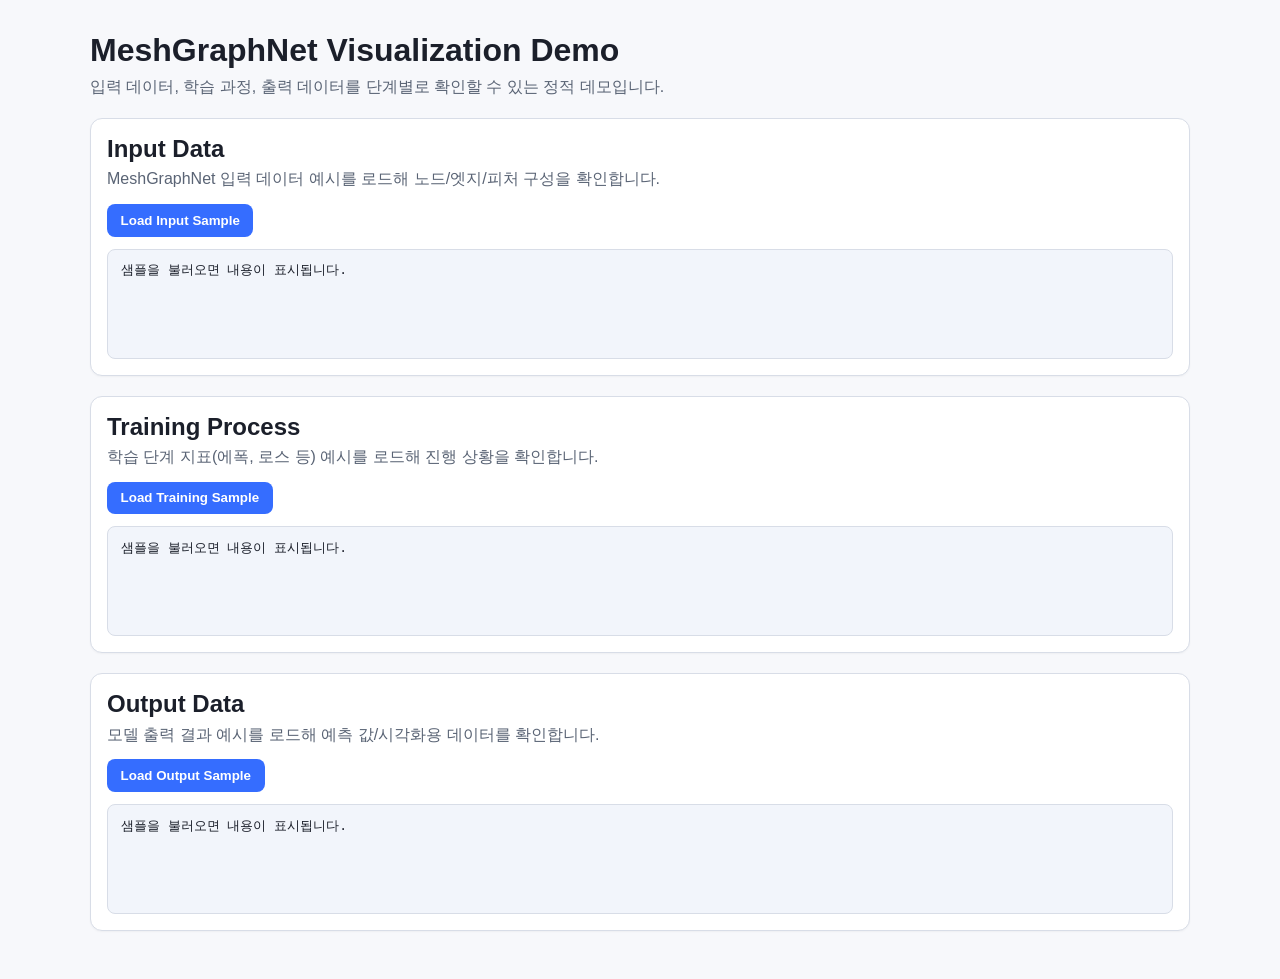
==== index.html @ 6ee72c42 "Add minimal static MeshGraphNet visualization demo scaffold" ====
<!doctype html>
<html lang="ko">
  <head>
    <meta charset="UTF-8" />
    <meta name="viewport" content="width=device-width, initial-scale=1.0" />
    <title>MeshGraphNet Demo</title>
    <link rel="stylesheet" href="styles.css" />
  </head>
  <body>
    <main class="container">
      <header class="page-header">
        <h1>MeshGraphNet Visualization Demo</h1>
        <p>입력 데이터, 학습 과정, 출력 데이터를 단계별로 확인할 수 있는 정적 데모입니다.</p>
      </header>

      <section class="panel" id="input-panel">
        <h2>Input Data</h2>
        <p class="section-desc">MeshGraphNet 입력 데이터 예시를 로드해 노드/엣지/피처 구성을 확인합니다.</p>
        <button class="load-btn" data-target="input">Load Input Sample</button>
        <pre class="content" id="input-content">샘플을 불러오면 내용이 표시됩니다.</pre>
      </section>

      <section class="panel" id="training-panel">
        <h2>Training Process</h2>
        <p class="section-desc">학습 단계 지표(에폭, 로스 등) 예시를 로드해 진행 상황을 확인합니다.</p>
        <button class="load-btn" data-target="training">Load Training Sample</button>
        <pre class="content" id="training-content">샘플을 불러오면 내용이 표시됩니다.</pre>
      </section>

      <section class="panel" id="output-panel">
        <h2>Output Data</h2>
        <p class="section-desc">모델 출력 결과 예시를 로드해 예측 값/시각화용 데이터를 확인합니다.</p>
        <button class="load-btn" data-target="output">Load Output Sample</button>
        <pre class="content" id="output-content">샘플을 불러오면 내용이 표시됩니다.</pre>
      </section>
    </main>

    <script src="app.js"></script>
  </body>
</html>
---- styles.css ----
:root {
  color-scheme: light;
  --bg: #f7f8fb;
  --panel: #ffffff;
  --text: #1b1f2a;
  --muted: #5a6475;
  --border: #d8dde7;
  --primary: #356dff;
  --primary-hover: #2457dd;
}

* {
  box-sizing: border-box;
}

body {
  margin: 0;
  font-family: -apple-system, BlinkMacSystemFont, "Segoe UI", Roboto, sans-serif;
  background: var(--bg);
  color: var(--text);
}

.container {
  width: min(1100px, 92vw);
  margin: 2rem auto 3rem;
  display: grid;
  gap: 1.25rem;
}

.page-header h1 {
  margin: 0 0 0.5rem;
}

.page-header p {
  margin: 0;
  color: var(--muted);
}

.panel {
  background: var(--panel);
  border: 1px solid var(--border);
  border-radius: 12px;
  padding: 1rem;
  box-shadow: 0 1px 2px rgba(0, 0, 0, 0.04);
}

.panel h2 {
  margin-top: 0;
  margin-bottom: 0.4rem;
}

.section-desc {
  margin: 0 0 0.85rem;
  color: var(--muted);
}

.load-btn {
  border: none;
  border-radius: 8px;
  padding: 0.55rem 0.85rem;
  font-weight: 600;
  color: #fff;
  background: var(--primary);
  cursor: pointer;
  margin-bottom: 0.75rem;
}

.load-btn:hover {
  background: var(--primary-hover);
}

.content {
  margin: 0;
  background: #f2f5fb;
  border: 1px solid var(--border);
  border-radius: 8px;
  padding: 0.8rem;
  min-height: 110px;
  overflow: auto;
  white-space: pre-wrap;
  line-height: 1.4;
}
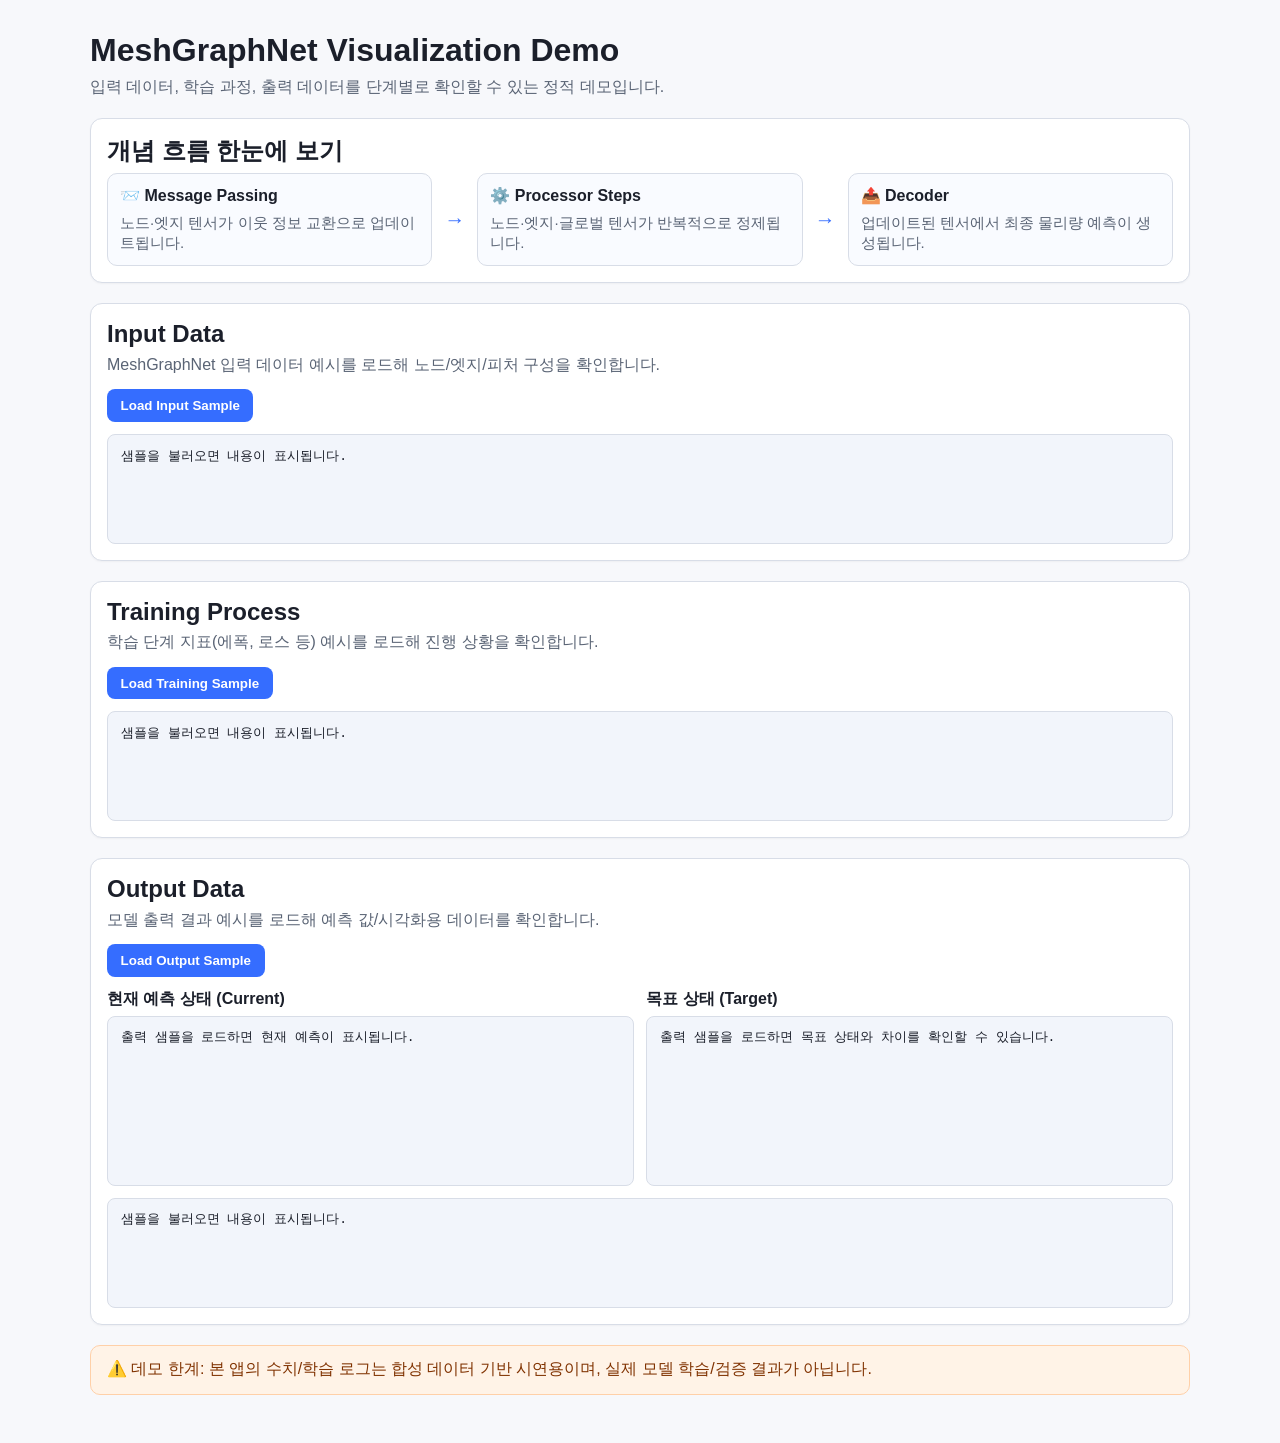
==== commit e0549aba: "Enhance explanatory UI with pipeline flow and split comparison" ====
--- a/index.html
+++ b/index.html
@@ -12,6 +12,26 @@
         <h1>MeshGraphNet Visualization Demo</h1>
         <p>입력 데이터, 학습 과정, 출력 데이터를 단계별로 확인할 수 있는 정적 데모입니다.</p>
       </header>
+
+      <section class="panel flow-panel" aria-label="MeshGraphNet pipeline flow">
+        <h2>개념 흐름 한눈에 보기</h2>
+        <div class="flow-diagram">
+          <div class="flow-step">
+            <p class="flow-title">📨 Message Passing</p>
+            <p class="flow-caption">노드·엣지 텐서가 이웃 정보 교환으로 업데이트됩니다.</p>
+          </div>
+          <span class="flow-arrow" aria-hidden="true">→</span>
+          <div class="flow-step">
+            <p class="flow-title">⚙️ Processor Steps</p>
+            <p class="flow-caption">노드·엣지·글로벌 텐서가 반복적으로 정제됩니다.</p>
+          </div>
+          <span class="flow-arrow" aria-hidden="true">→</span>
+          <div class="flow-step">
+            <p class="flow-title">📤 Decoder</p>
+            <p class="flow-caption">업데이트된 텐서에서 최종 물리량 예측이 생성됩니다.</p>
+          </div>
+        </div>
+      </section>
 
       <section class="panel" id="input-panel">
         <h2>Input Data</h2>
@@ -31,8 +51,22 @@
         <h2>Output Data</h2>
         <p class="section-desc">모델 출력 결과 예시를 로드해 예측 값/시각화용 데이터를 확인합니다.</p>
         <button class="load-btn" data-target="output">Load Output Sample</button>
+        <section class="split-view" aria-label="current and target prediction split view">
+          <article class="split-card">
+            <h3>현재 예측 상태 (Current)</h3>
+            <pre class="content split-content" id="current-content">출력 샘플을 로드하면 현재 예측이 표시됩니다.</pre>
+          </article>
+          <article class="split-card">
+            <h3>목표 상태 (Target)</h3>
+            <pre class="content split-content" id="target-content">출력 샘플을 로드하면 목표 상태와 차이를 확인할 수 있습니다.</pre>
+          </article>
+        </section>
         <pre class="content" id="output-content">샘플을 불러오면 내용이 표시됩니다.</pre>
       </section>
+
+      <footer class="demo-limit">
+        ⚠️ 데모 한계: 본 앱의 수치/학습 로그는 합성 데이터 기반 시연용이며, 실제 모델 학습/검증 결과가 아닙니다.
+      </footer>
     </main>
 
     <script src="app.js"></script>
--- a/styles.css
+++ b/styles.css
@@ -34,6 +34,43 @@
 .page-header p {
   margin: 0;
   color: var(--muted);
+}
+
+.flow-panel {
+  padding-bottom: 1.15rem;
+}
+
+.flow-diagram {
+  display: grid;
+  grid-template-columns: 1fr auto 1fr auto 1fr;
+  align-items: stretch;
+  gap: 0.75rem;
+}
+
+.flow-step {
+  border: 1px solid var(--border);
+  border-radius: 10px;
+  background: #f9fbff;
+  padding: 0.75rem;
+}
+
+.flow-title {
+  margin: 0 0 0.45rem;
+  font-weight: 700;
+}
+
+.flow-caption {
+  margin: 0;
+  color: var(--muted);
+  font-size: 0.94rem;
+  line-height: 1.35;
+}
+
+.flow-arrow {
+  align-self: center;
+  color: var(--primary);
+  font-size: 1.3rem;
+  font-weight: 700;
 }
 
 .panel {
@@ -80,3 +117,44 @@
   white-space: pre-wrap;
   line-height: 1.4;
 }
+
+.split-view {
+  display: grid;
+  grid-template-columns: 1fr 1fr;
+  gap: 0.8rem;
+  margin-bottom: 0.75rem;
+}
+
+.split-card h3 {
+  margin: 0 0 0.35rem;
+  font-size: 1rem;
+}
+
+.split-content {
+  min-height: 170px;
+}
+
+.demo-limit {
+  color: #803200;
+  background: #fff3e7;
+  border: 1px solid #ffd0a8;
+  border-radius: 10px;
+  padding: 0.8rem 1rem;
+  line-height: 1.4;
+}
+
+@media (max-width: 920px) {
+  .flow-diagram {
+    grid-template-columns: 1fr;
+  }
+
+  .flow-arrow {
+    display: none;
+  }
+}
+
+@media (max-width: 700px) {
+  .split-view {
+    grid-template-columns: 1fr;
+  }
+}
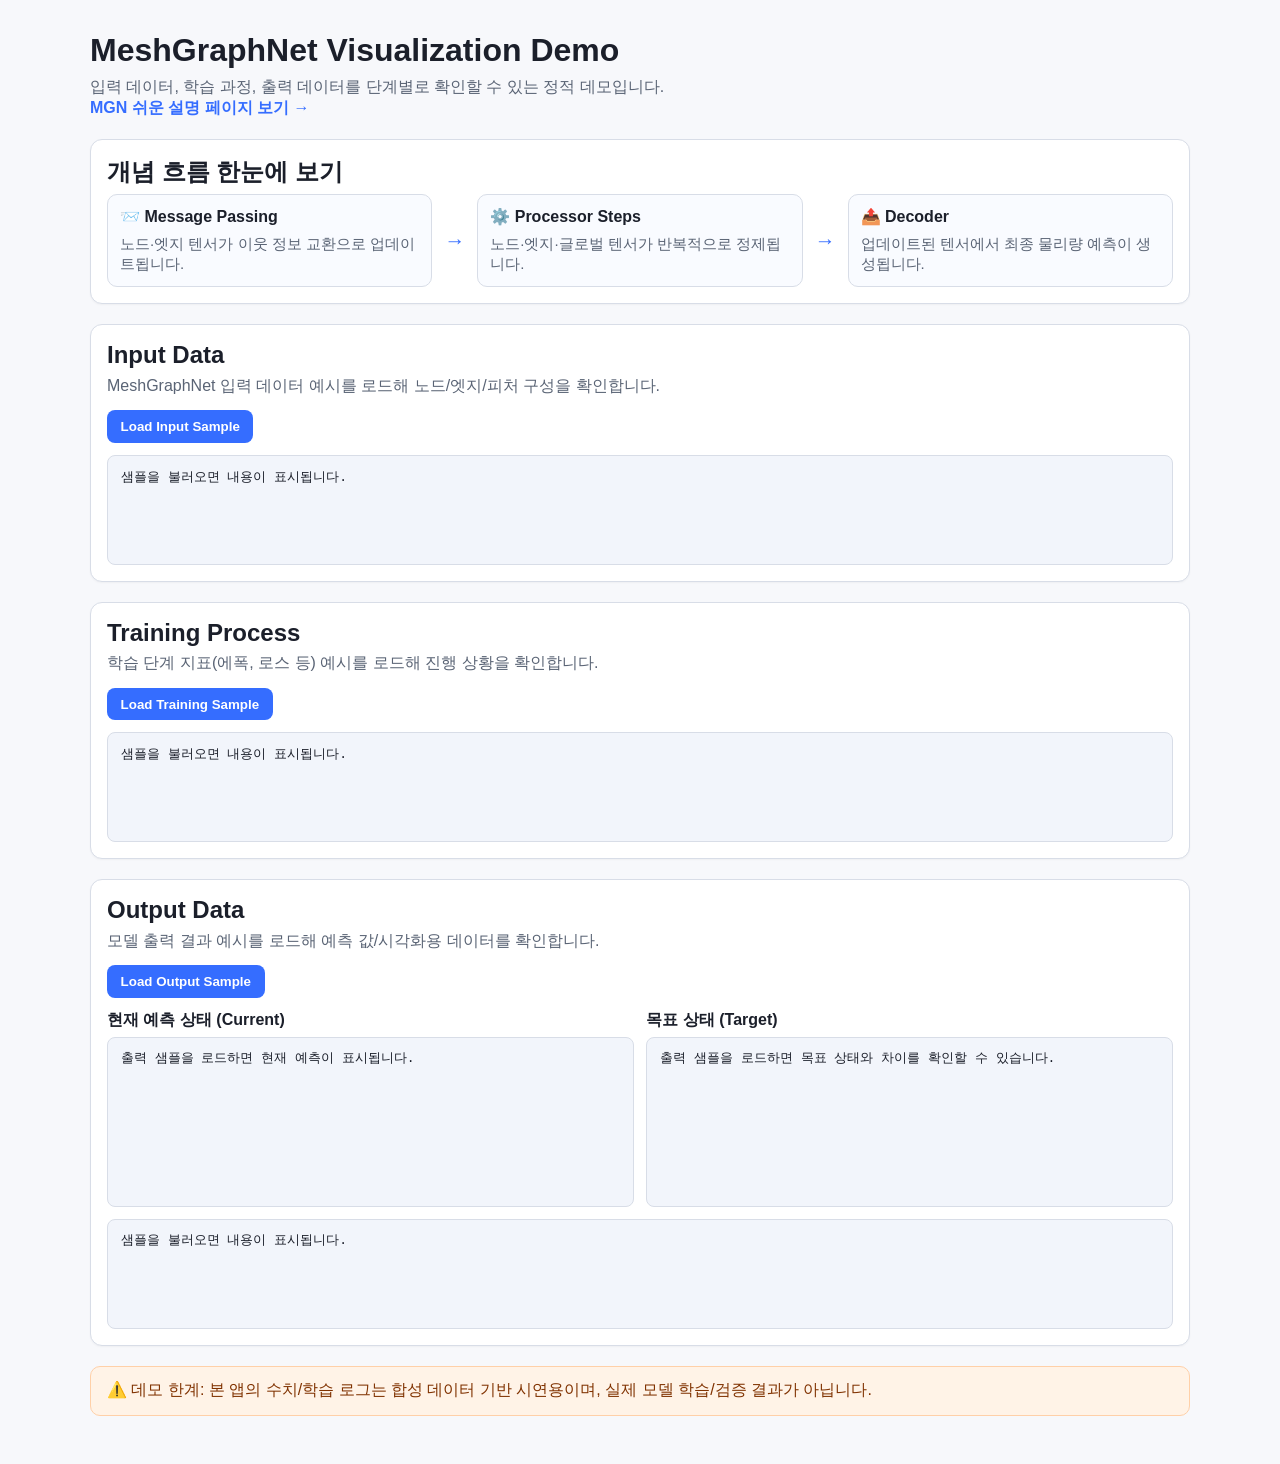
==== commit 205e33f3: "docs: expand README and add easy MGN web page" ====
--- a/index.html
+++ b/index.html
@@ -11,6 +11,7 @@
       <header class="page-header">
         <h1>MeshGraphNet Visualization Demo</h1>
         <p>입력 데이터, 학습 과정, 출력 데이터를 단계별로 확인할 수 있는 정적 데모입니다.</p>
+        <p><a class="inline-link" href="/mgn-easy">MGN 쉬운 설명 페이지 보기 →</a></p>
       </header>
 
       <section class="panel flow-panel" aria-label="MeshGraphNet pipeline flow">
--- a/styles.css
+++ b/styles.css
@@ -158,3 +158,38 @@
     grid-template-columns: 1fr;
   }
 }
+
+.inline-link {
+  color: var(--primary);
+  text-decoration: none;
+  font-weight: 600;
+}
+
+.inline-link:hover {
+  text-decoration: underline;
+}
+
+.bullet-list,
+.number-list {
+  margin: 0.2rem 0 0;
+  padding-left: 1.2rem;
+  line-height: 1.6;
+}
+
+.compare-table {
+  width: 100%;
+  border-collapse: collapse;
+  margin-top: 0.6rem;
+  font-size: 0.95rem;
+}
+
+.compare-table th,
+.compare-table td {
+  border: 1px solid var(--border);
+  padding: 0.65rem;
+  vertical-align: top;
+}
+
+.compare-table thead th {
+  background: #eef3ff;
+}
